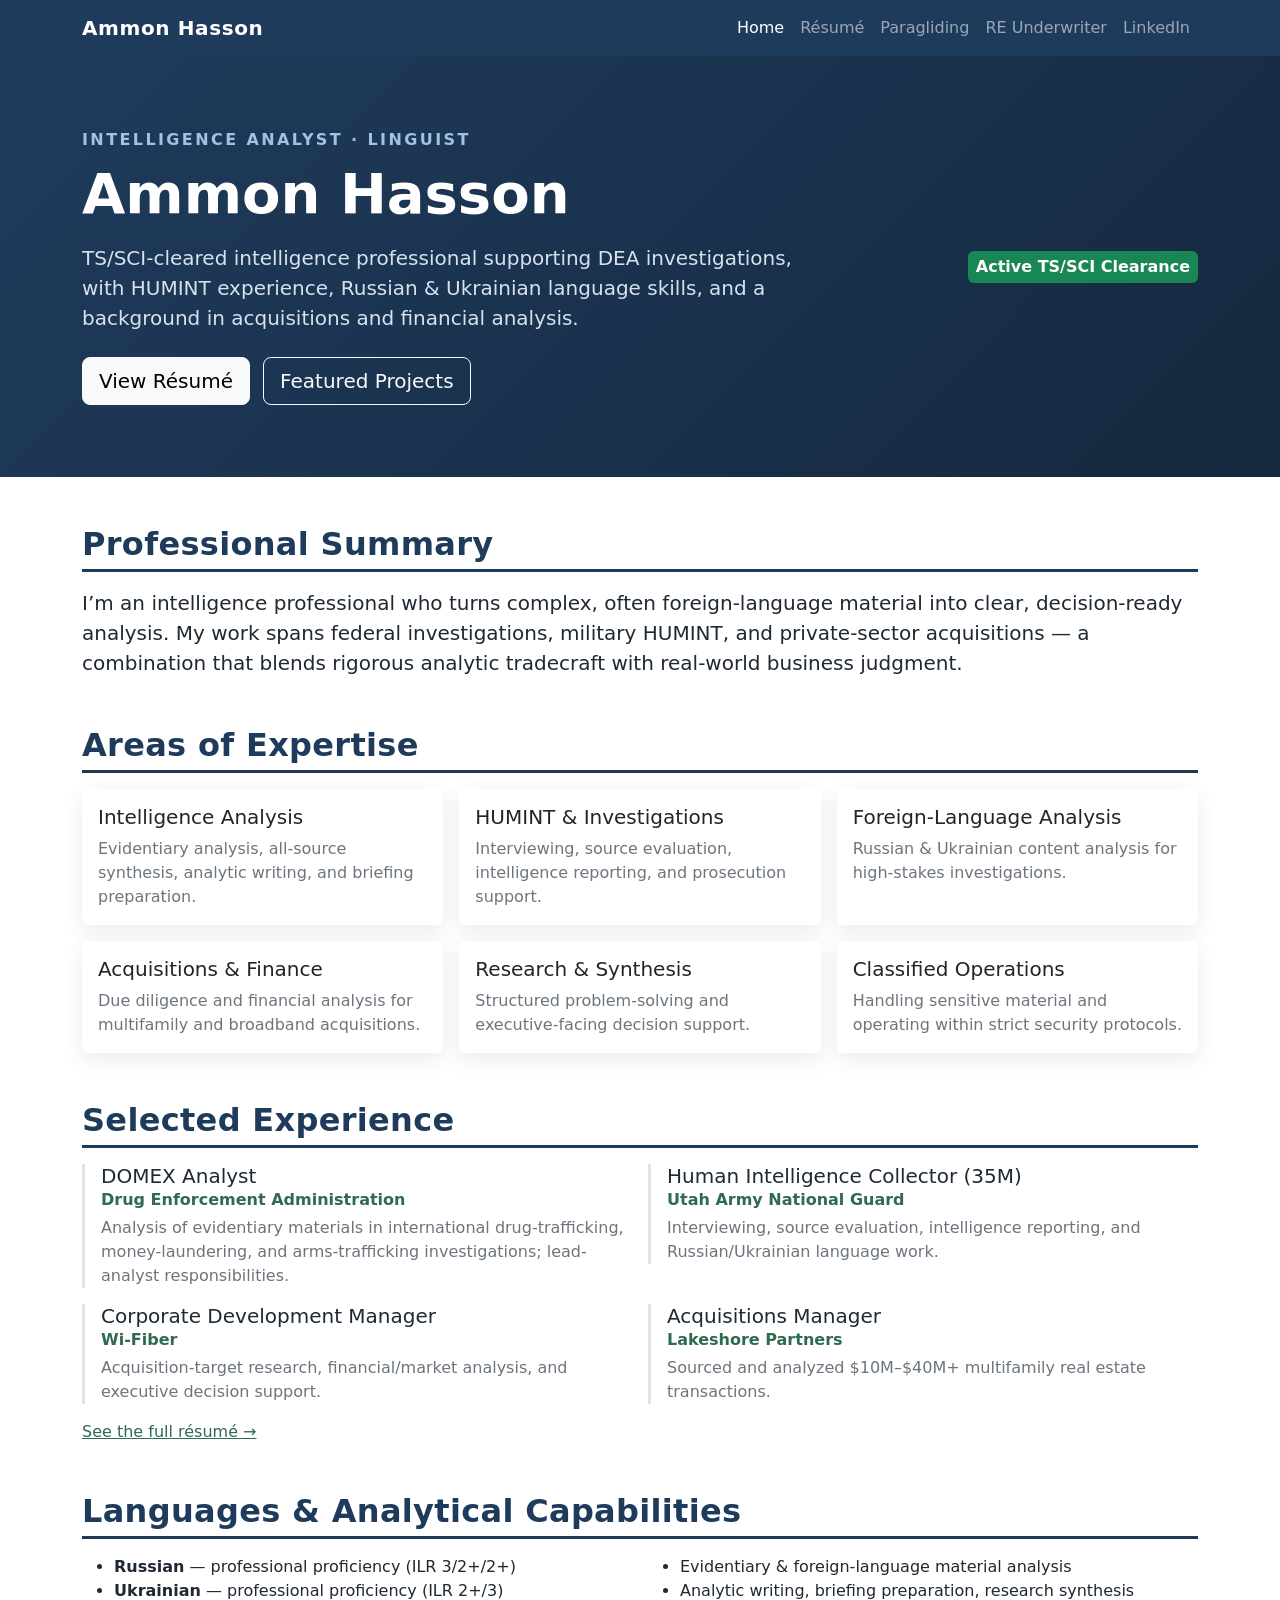
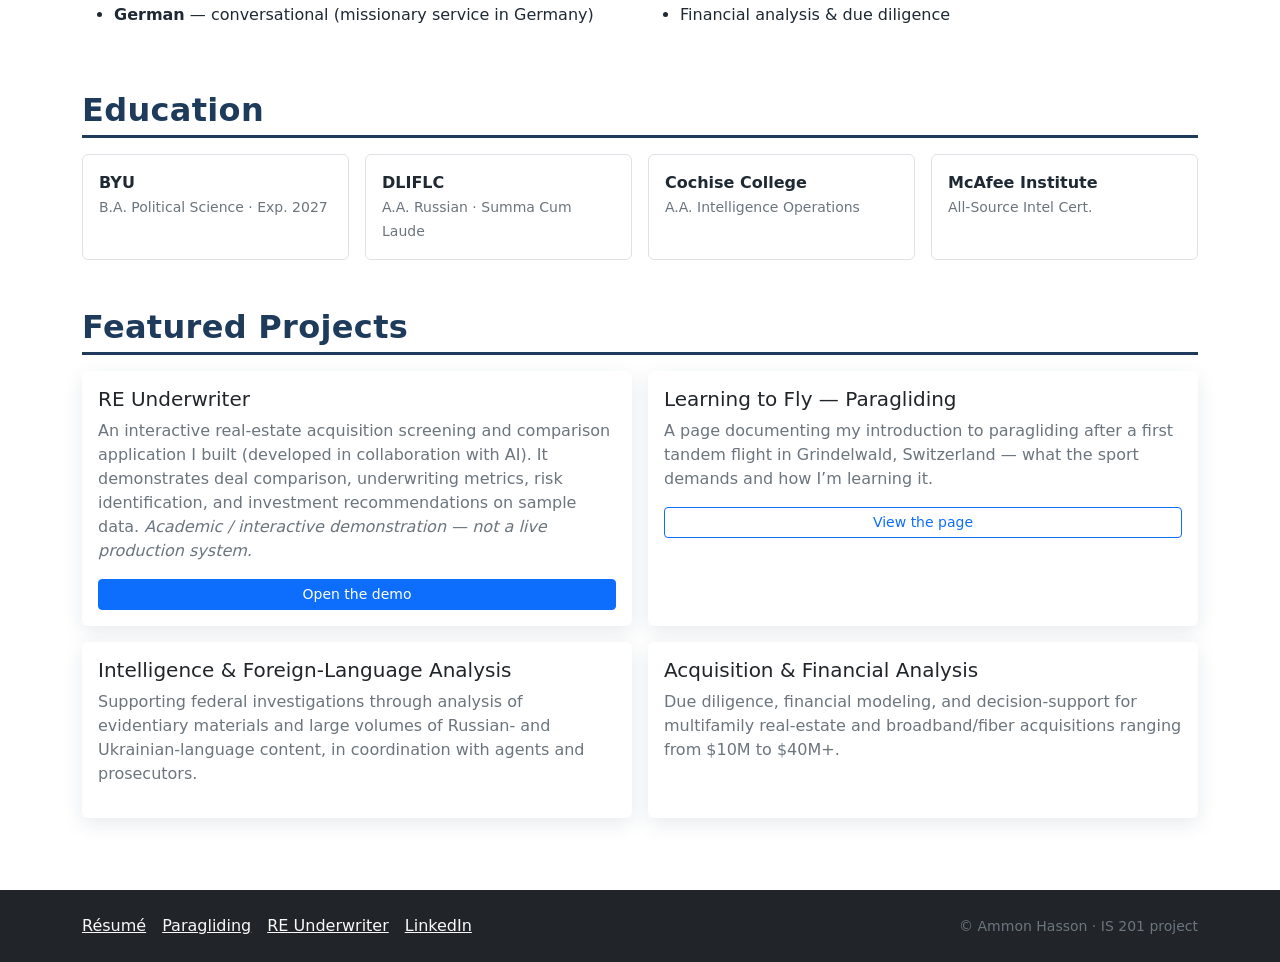
==== index.html @ 8c00e90f "IS 201 final web project — Ammon Hasson (4-page static site + RE Underwriter demo)" ====
<!DOCTYPE html>
<html lang="en">
<head>
  <meta charset="UTF-8" />
  <meta name="viewport" content="width=device-width, initial-scale=1.0" />
  <title>Ammon Hasson — Intelligence Analyst &amp; Linguist</title>
  <meta name="description" content="Ammon Hasson — TS/SCI-cleared intelligence professional, DOMEX analyst, HUMINT collector, Russian and Ukrainian linguist, with experience in acquisitions and financial analysis." />
  <link rel="stylesheet" href="css/bootstrap.min.css" />
  <link rel="stylesheet" href="css/professional-overrides.css" />
</head>
<body id="top">

  <!-- ===== Navbar ===== -->
  <nav class="navbar navbar-expand-md navbar-dark bg-accent sticky-top">
    <div class="container">
      <a class="navbar-brand" href="index.html">Ammon Hasson</a>
      <button class="navbar-toggler" type="button" data-bs-toggle="collapse" data-bs-target="#nav" aria-controls="nav" aria-expanded="false" aria-label="Toggle navigation">
        <span class="navbar-toggler-icon"></span>
      </button>
      <div class="collapse navbar-collapse" id="nav">
        <ul class="navbar-nav ms-auto">
          <li class="nav-item"><a class="nav-link active" aria-current="page" href="index.html">Home</a></li>
          <li class="nav-item"><a class="nav-link" href="resume.html">Résumé</a></li>
          <li class="nav-item"><a class="nav-link" href="scratch.html">Paragliding</a></li>
          <li class="nav-item"><a class="nav-link" href="app.html">RE Underwriter</a></li>
          <li class="nav-item"><a class="nav-link" href="https://www.linkedin.com/in/ammon-hasson-2a9576105" target="_blank" rel="noopener noreferrer">LinkedIn</a></li>
        </ul>
      </div>
    </div>
  </nav>

  <!-- ===== Hero ===== -->
  <header class="hero-pro py-5">
    <div class="container py-4">
      <div class="row align-items-center g-4">
        <div class="col-lg-8">
          <p class="text-uppercase fw-semibold mb-2" style="letter-spacing:.15em; color:#9ec3e6;">Intelligence Analyst · Linguist</p>
          <h1 class="display-4 fw-bold mb-3">Ammon Hasson</h1>
          <p class="lead mb-4">
            TS/SCI-cleared intelligence professional supporting DEA investigations, with HUMINT experience,
            Russian &amp; Ukrainian language skills, and a background in acquisitions and financial analysis.
          </p>
          <a class="btn btn-light btn-lg me-2" href="resume.html">View Résumé</a>
          <a class="btn btn-outline-light btn-lg" href="#projects">Featured Projects</a>
        </div>
        <div class="col-lg-4 text-lg-end">
          <span class="badge bg-success fs-6 p-2">Active TS/SCI Clearance</span>
        </div>
      </div>
    </div>
  </header>

  <main class="container py-5">

    <!-- ===== Summary ===== -->
    <section class="mb-5">
      <h2 class="section-title">Professional Summary</h2>
      <p class="fs-5">
        I’m an intelligence professional who turns complex, often foreign-language material into clear,
        decision-ready analysis. My work spans federal investigations, military HUMINT, and private-sector
        acquisitions — a combination that blends rigorous analytic tradecraft with real-world business judgment.
      </p>
    </section>

    <!-- ===== Areas of expertise ===== -->
    <section class="mb-5">
      <h2 class="section-title">Areas of Expertise</h2>
      <div class="row g-3">
        <div class="col-md-4"><div class="card feature-card p-3"><h3 class="h5">Intelligence Analysis</h3><p class="mb-0 text-secondary">Evidentiary analysis, all-source synthesis, analytic writing, and briefing preparation.</p></div></div>
        <div class="col-md-4"><div class="card feature-card p-3"><h3 class="h5">HUMINT &amp; Investigations</h3><p class="mb-0 text-secondary">Interviewing, source evaluation, intelligence reporting, and prosecution support.</p></div></div>
        <div class="col-md-4"><div class="card feature-card p-3"><h3 class="h5">Foreign-Language Analysis</h3><p class="mb-0 text-secondary">Russian &amp; Ukrainian content analysis for high-stakes investigations.</p></div></div>
        <div class="col-md-4"><div class="card feature-card p-3"><h3 class="h5">Acquisitions &amp; Finance</h3><p class="mb-0 text-secondary">Due diligence and financial analysis for multifamily and broadband acquisitions.</p></div></div>
        <div class="col-md-4"><div class="card feature-card p-3"><h3 class="h5">Research &amp; Synthesis</h3><p class="mb-0 text-secondary">Structured problem-solving and executive-facing decision support.</p></div></div>
        <div class="col-md-4"><div class="card feature-card p-3"><h3 class="h5">Classified Operations</h3><p class="mb-0 text-secondary">Handling sensitive material and operating within strict security protocols.</p></div></div>
      </div>
    </section>

    <!-- ===== Selected experience ===== -->
    <section class="mb-5">
      <h2 class="section-title">Selected Experience</h2>
      <div class="row g-3">
        <div class="col-md-6"><div class="resume-entry"><h3 class="h5 mb-0">DOMEX Analyst</h3><p class="org mb-1">Drug Enforcement Administration</p><p class="mb-0 text-secondary">Analysis of evidentiary materials in international drug-trafficking, money-laundering, and arms-trafficking investigations; lead-analyst responsibilities.</p></div></div>
        <div class="col-md-6"><div class="resume-entry"><h3 class="h5 mb-0">Human Intelligence Collector (35M)</h3><p class="org mb-1">Utah Army National Guard</p><p class="mb-0 text-secondary">Interviewing, source evaluation, intelligence reporting, and Russian/Ukrainian language work.</p></div></div>
        <div class="col-md-6"><div class="resume-entry"><h3 class="h5 mb-0">Corporate Development Manager</h3><p class="org mb-1">Wi-Fiber</p><p class="mb-0 text-secondary">Acquisition-target research, financial/market analysis, and executive decision support.</p></div></div>
        <div class="col-md-6"><div class="resume-entry"><h3 class="h5 mb-0">Acquisitions Manager</h3><p class="org mb-1">Lakeshore Partners</p><p class="mb-0 text-secondary">Sourced and analyzed $10M–$40M+ multifamily real estate transactions.</p></div></div>
      </div>
      <p class="mt-3"><a href="resume.html">See the full résumé →</a></p>
    </section>

    <!-- ===== Languages & analytical ===== -->
    <section class="mb-5">
      <h2 class="section-title">Languages &amp; Analytical Capabilities</h2>
      <div class="row g-3">
        <div class="col-md-6">
          <ul>
            <li><strong>Russian</strong> — professional proficiency (ILR 3/2+/2+)</li>
            <li><strong>Ukrainian</strong> — professional proficiency (ILR 2+/3)</li>
            <li><strong>German</strong> — conversational (missionary service in Germany)</li>
          </ul>
        </div>
        <div class="col-md-6">
          <ul>
            <li>Evidentiary &amp; foreign-language material analysis</li>
            <li>Analytic writing, briefing preparation, research synthesis</li>
            <li>Financial analysis &amp; due diligence</li>
          </ul>
        </div>
      </div>
    </section>

    <!-- ===== Education snapshot ===== -->
    <section class="mb-5">
      <h2 class="section-title">Education</h2>
      <div class="row g-3">
        <div class="col-md-3 col-6"><div class="p-3 border rounded h-100"><strong>BYU</strong><br><span class="text-secondary small">B.A. Political Science · Exp. 2027</span></div></div>
        <div class="col-md-3 col-6"><div class="p-3 border rounded h-100"><strong>DLIFLC</strong><br><span class="text-secondary small">A.A. Russian · Summa Cum Laude</span></div></div>
        <div class="col-md-3 col-6"><div class="p-3 border rounded h-100"><strong>Cochise College</strong><br><span class="text-secondary small">A.A. Intelligence Operations</span></div></div>
        <div class="col-md-3 col-6"><div class="p-3 border rounded h-100"><strong>McAfee Institute</strong><br><span class="text-secondary small">All-Source Intel Cert.</span></div></div>
      </div>
    </section>

    <!-- ===== Featured projects ===== -->
    <section class="mb-4" id="projects">
      <h2 class="section-title">Featured Projects</h2>
      <div class="row g-3">
        <div class="col-md-6">
          <div class="card feature-card p-3 h-100">
            <h3 class="h5">RE Underwriter</h3>
            <p class="text-secondary">An interactive real-estate acquisition screening and comparison application I built (developed in collaboration with AI). It demonstrates deal comparison, underwriting metrics, risk identification, and investment recommendations on sample data. <em>Academic / interactive demonstration — not a live production system.</em></p>
            <a href="app.html" class="btn btn-sm btn-primary">Open the demo</a>
          </div>
        </div>
        <div class="col-md-6">
          <div class="card feature-card p-3 h-100">
            <h3 class="h5">Learning to Fly — Paragliding</h3>
            <p class="text-secondary">A page documenting my introduction to paragliding after a first tandem flight in Grindelwald, Switzerland — what the sport demands and how I’m learning it.</p>
            <a href="scratch.html" class="btn btn-sm btn-outline-primary">View the page</a>
          </div>
        </div>
        <div class="col-md-6">
          <div class="card feature-card p-3 h-100">
            <h3 class="h5">Intelligence &amp; Foreign-Language Analysis</h3>
            <p class="text-secondary">Supporting federal investigations through analysis of evidentiary materials and large volumes of Russian- and Ukrainian-language content, in coordination with agents and prosecutors.</p>
          </div>
        </div>
        <div class="col-md-6">
          <div class="card feature-card p-3 h-100">
            <h3 class="h5">Acquisition &amp; Financial Analysis</h3>
            <p class="text-secondary">Due diligence, financial modeling, and decision-support for multifamily real-estate and broadband/fiber acquisitions ranging from $10M to $40M+.</p>
          </div>
        </div>
      </div>
    </section>

  </main>

  <!-- ===== Footer ===== -->
  <footer class="site-footer bg-dark text-light py-4">
    <div class="container d-flex flex-wrap gap-3 align-items-center">
      <a class="link-light" href="resume.html">Résumé</a>
      <a class="link-light" href="scratch.html">Paragliding</a>
      <a class="link-light" href="app.html">RE Underwriter</a>
      <a class="link-light" href="https://www.linkedin.com/in/ammon-hasson-2a9576105" target="_blank" rel="noopener noreferrer">LinkedIn</a>
      <span class="ms-auto text-secondary small">© Ammon Hasson · IS 201 project</span>
    </div>
  </footer>

  <script src="js/bootstrap.bundle.min.js"></script>
  <script src="js/professional.js"></script>
</body>
</html>
---- css/professional-overrides.css ----
/* professional-overrides.css
   Targeted overrides for the Bootstrap professional pages (index.html, resume.html).
   Keep it light — extend Bootstrap, don't fight it. */

:root {
  --accent: #1f3b5c;     /* deep professional navy */
  --accent-soft: #2f6b4f;/* forest accent          */
  --ink: #1f2933;
}

body { color: var(--ink); }

/* Section headers */
.section-title {
  color: var(--accent);
  font-weight: 700;
  letter-spacing: .01em;
  border-bottom: 3px solid var(--accent);
  padding-bottom: .35rem;
  margin-bottom: 1rem;
}

/* Sticky, tidy navbar */
.navbar-brand { font-weight: 700; letter-spacing: .03em; }
.navbar.bg-accent { background-color: var(--accent) !important; }

/* Hero on index */
.hero-pro {
  background: linear-gradient(135deg, var(--accent) 0%, #15293f 100%);
  color: #fff;
}
.hero-pro .lead { color: #d7e2ee; }

/* Expertise / project cards */
.feature-card { border: 0; box-shadow: 0 6px 20px rgba(31,59,92,.10); transition: transform .15s; height: 100%; }
.feature-card:hover { transform: translateY(-3px); }
.feature-card .icon { color: var(--accent-soft); }

/* Résumé timeline */
.resume-entry { padding-left: 1rem; border-left: 3px solid #dde3ea; }
.resume-entry .org { color: var(--accent-soft); font-weight: 600; }
.resume-entry .dates { color: #6b7785; font-size: .9rem; }
.badge-skill { background: #eef2f7; color: var(--accent); font-weight: 600; }

/* Links */
a { color: var(--accent-soft); }
a:hover { color: var(--accent); }

/* Print-friendly résumé */
@media print {
  .navbar, .site-footer, .no-print { display: none !important; }
  body { font-size: 11pt; }
  .resume-entry { border-left: none; padding-left: 0; }
  a { color: #000; text-decoration: none; }
}
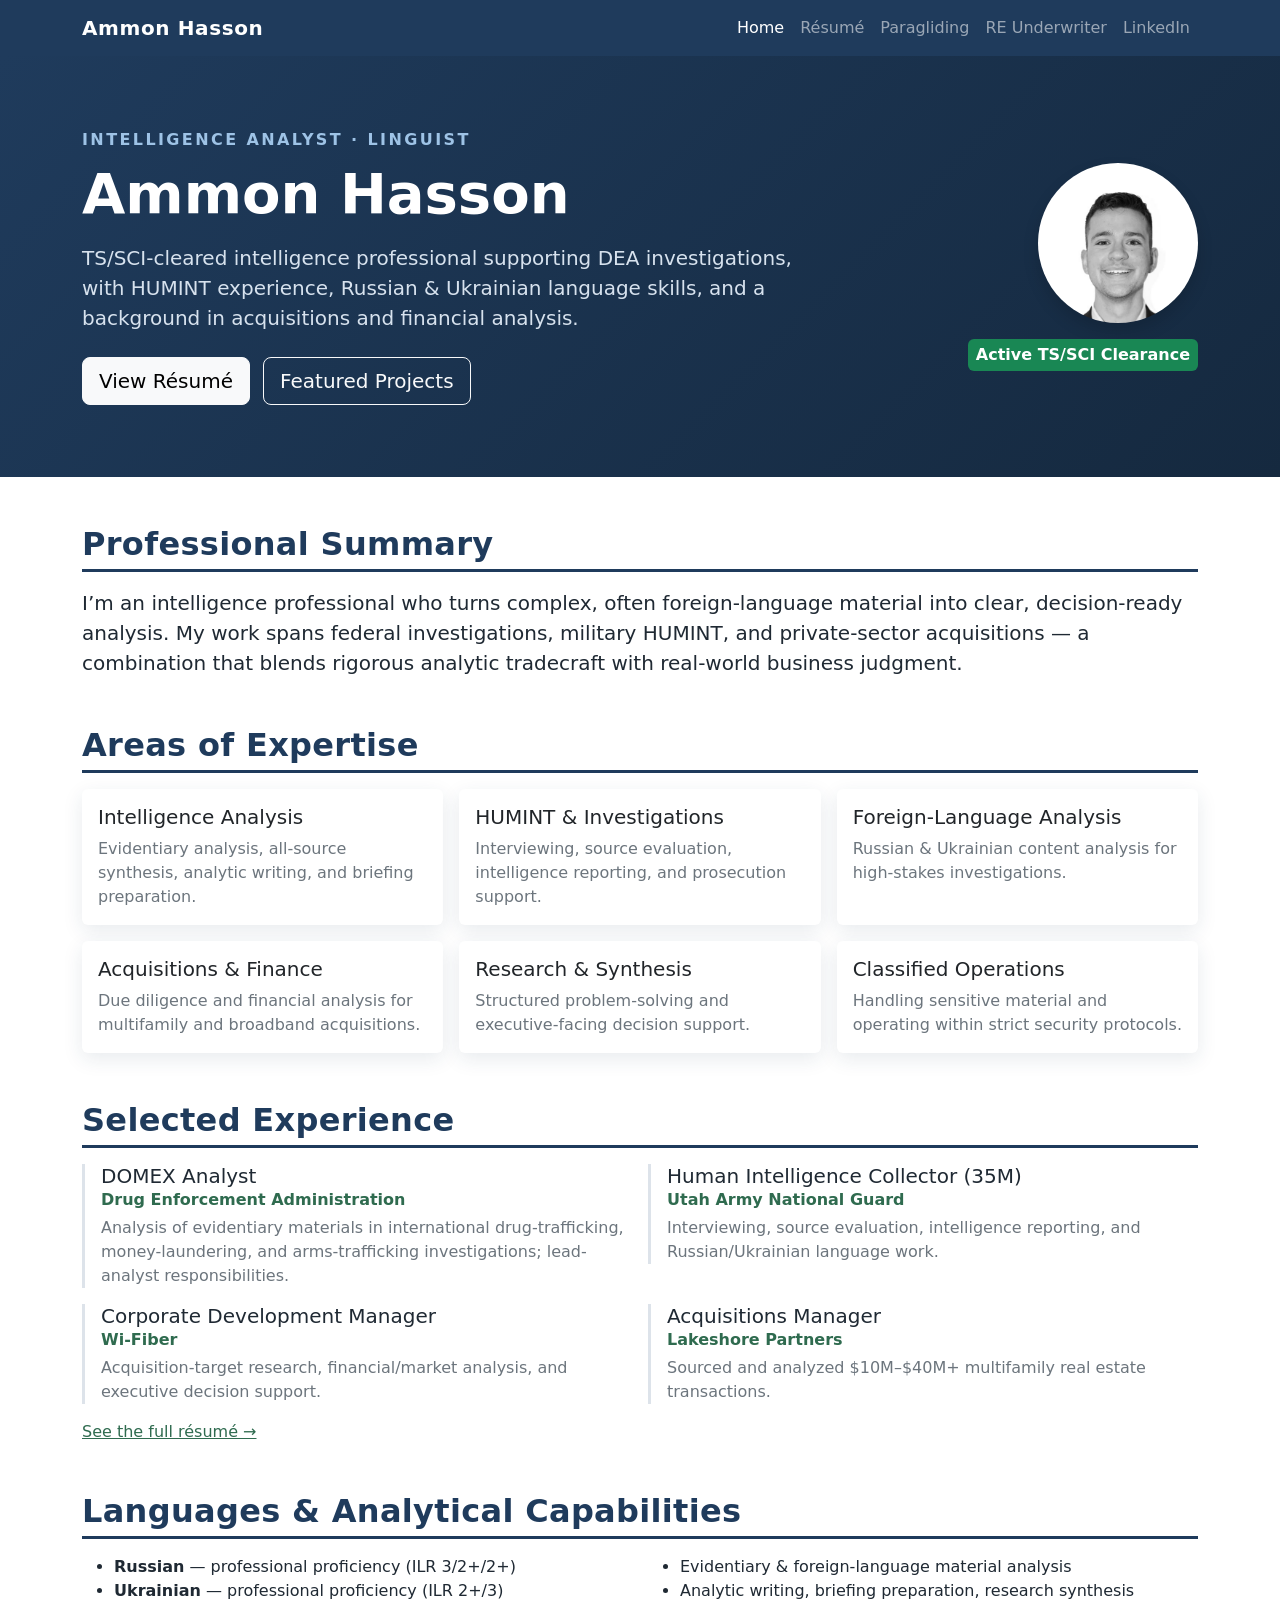
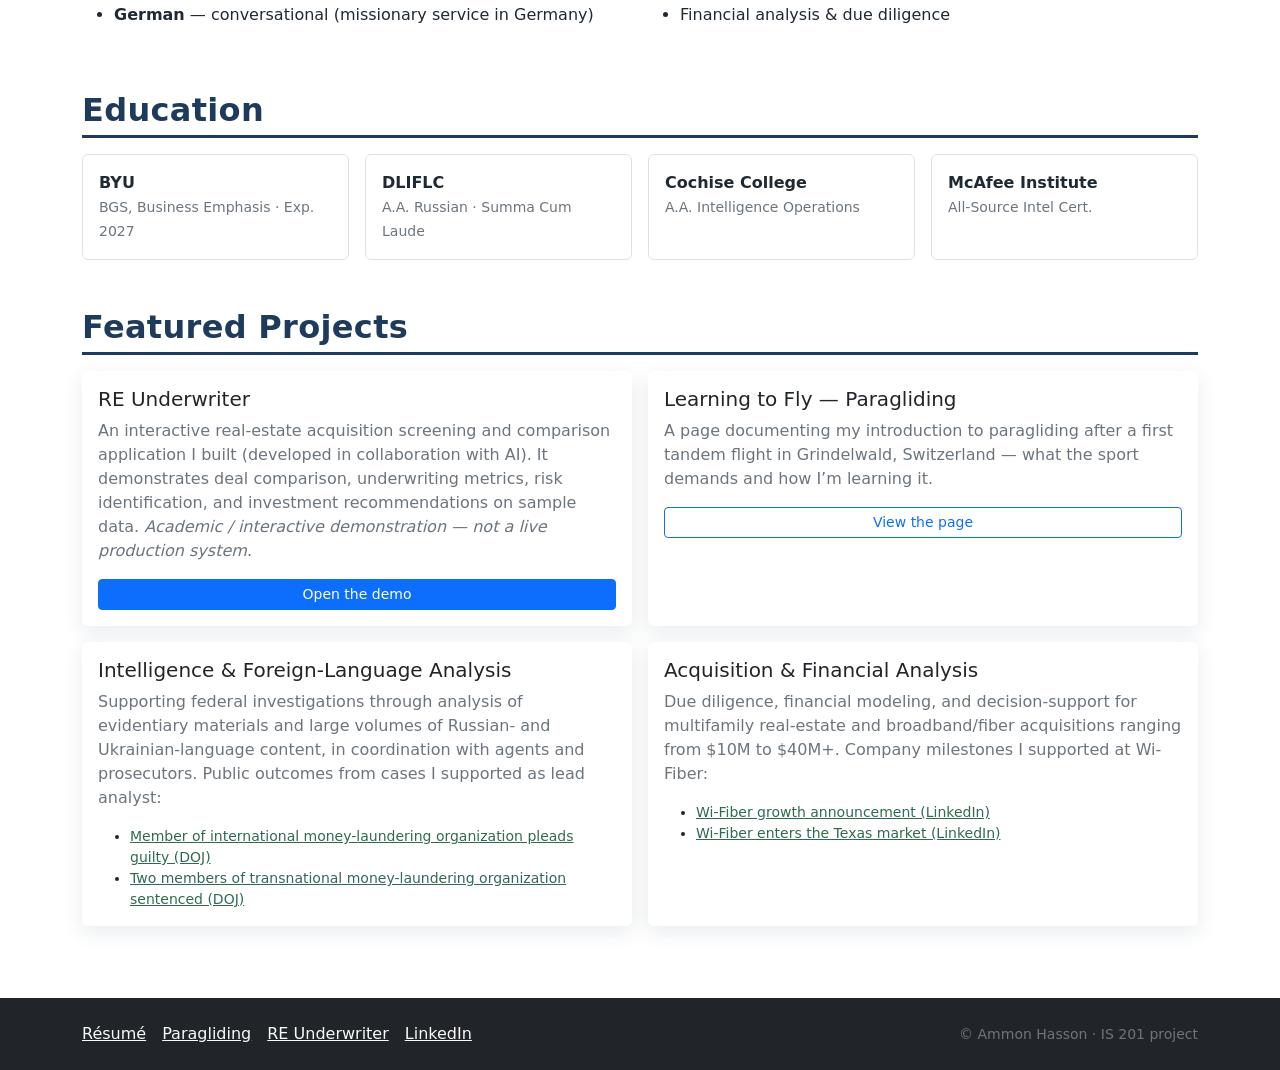
==== commit 54136951: "Add Ammon's real headshot to homepage" ====
--- a/index.html
+++ b/index.html
@@ -43,8 +43,11 @@
           <a class="btn btn-light btn-lg me-2" href="resume.html">View Résumé</a>
           <a class="btn btn-outline-light btn-lg" href="#projects">Featured Projects</a>
         </div>
-        <div class="col-lg-4 text-lg-end">
-          <span class="badge bg-success fs-6 p-2">Active TS/SCI Clearance</span>
+        <div class="col-lg-4 text-center text-lg-end">
+          <img src="assets/img/professional/headshot.jpg" alt="Professional headshot of Ammon Hasson"
+               width="160" height="160" class="rounded-circle mb-3 shadow"
+               style="object-fit:cover; background:#fff;" />
+          <div><span class="badge bg-success fs-6 p-2">Active TS/SCI Clearance</span></div>
         </div>
       </div>
     </div>
@@ -112,7 +115,7 @@
     <section class="mb-5">
       <h2 class="section-title">Education</h2>
       <div class="row g-3">
-        <div class="col-md-3 col-6"><div class="p-3 border rounded h-100"><strong>BYU</strong><br><span class="text-secondary small">B.A. Political Science · Exp. 2027</span></div></div>
+        <div class="col-md-3 col-6"><div class="p-3 border rounded h-100"><strong>BYU</strong><br><span class="text-secondary small">BGS, Business Emphasis · Exp. 2027</span></div></div>
         <div class="col-md-3 col-6"><div class="p-3 border rounded h-100"><strong>DLIFLC</strong><br><span class="text-secondary small">A.A. Russian · Summa Cum Laude</span></div></div>
         <div class="col-md-3 col-6"><div class="p-3 border rounded h-100"><strong>Cochise College</strong><br><span class="text-secondary small">A.A. Intelligence Operations</span></div></div>
         <div class="col-md-3 col-6"><div class="p-3 border rounded h-100"><strong>McAfee Institute</strong><br><span class="text-secondary small">All-Source Intel Cert.</span></div></div>
@@ -140,13 +143,21 @@
         <div class="col-md-6">
           <div class="card feature-card p-3 h-100">
             <h3 class="h5">Intelligence &amp; Foreign-Language Analysis</h3>
-            <p class="text-secondary">Supporting federal investigations through analysis of evidentiary materials and large volumes of Russian- and Ukrainian-language content, in coordination with agents and prosecutors.</p>
+            <p class="text-secondary">Supporting federal investigations through analysis of evidentiary materials and large volumes of Russian- and Ukrainian-language content, in coordination with agents and prosecutors. Public outcomes from cases I supported as lead analyst:</p>
+            <ul class="small mb-0">
+              <li><a href="https://www.justice.gov/opa/pr/member-international-money-laundering-organization-pleads-guilty-laundering-millions-dollars" target="_blank" rel="noopener noreferrer">Member of international money-laundering organization pleads guilty (DOJ)</a></li>
+              <li><a href="https://www.justice.gov/opa/pr/two-members-transnational-money-laundering-organization-sentenced-laundering-millions" target="_blank" rel="noopener noreferrer">Two members of transnational money-laundering organization sentenced (DOJ)</a></li>
+            </ul>
           </div>
         </div>
         <div class="col-md-6">
           <div class="card feature-card p-3 h-100">
             <h3 class="h5">Acquisition &amp; Financial Analysis</h3>
-            <p class="text-secondary">Due diligence, financial modeling, and decision-support for multifamily real-estate and broadband/fiber acquisitions ranging from $10M to $40M+.</p>
+            <p class="text-secondary">Due diligence, financial modeling, and decision-support for multifamily real-estate and broadband/fiber acquisitions ranging from $10M to $40M+. Company milestones I supported at Wi-Fiber:</p>
+            <ul class="small mb-0">
+              <li><a href="https://www.linkedin.com/posts/wi-fiber-inc_were-excited-to-announce-that-wi-fiber-has-activity-7442326029152649216-R4yu" target="_blank" rel="noopener noreferrer">Wi-Fiber growth announcement (LinkedIn)</a></li>
+              <li><a href="https://www.linkedin.com/posts/wi-fiber-inc_weve-officially-entered-the-texas-market-activity-7429349710207000576-QogM" target="_blank" rel="noopener noreferrer">Wi-Fiber enters the Texas market (LinkedIn)</a></li>
+            </ul>
           </div>
         </div>
       </div>
